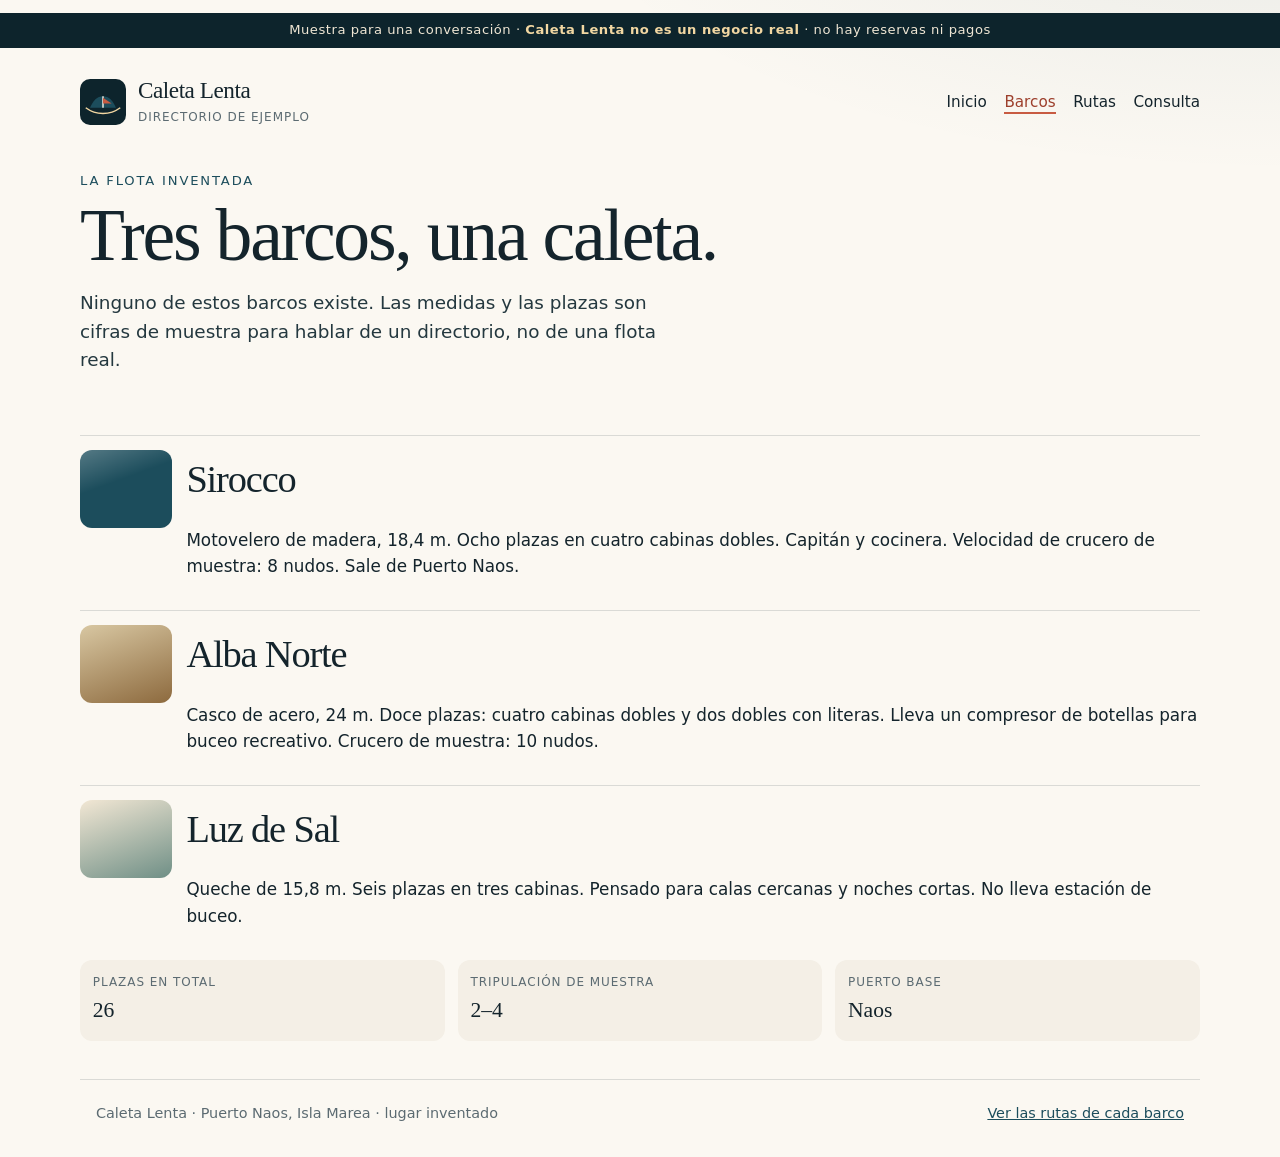
==== demos/caleta-lenta/app/boats.html @ a77bb928 "Add a reusable CLI setup and the Caleta Lenta demo. Future Cloud Agents can rerun scripts/cloud-agen" ====
<!DOCTYPE html>
<html lang="es">
<head>
  <meta charset="utf-8">
  <meta name="viewport" content="width=device-width, initial-scale=1">
  <meta name="robots" content="noindex">
  <title>Barcos — Caleta Lenta</title>
  <link rel="stylesheet" href="styles.css">
</head>
<body>
  <a class="skip" href="#contenido">Saltar al contenido</a>
  <p class="ribbon">Muestra para una conversación · <strong>Caleta Lenta no es un negocio real</strong> · no hay reservas ni pagos</p>
  <div class="wrap">
    <header class="site">
      <a class="brand" href="index.html">
        <svg viewBox="0 0 64 64" aria-hidden="true">
          <rect width="64" height="64" rx="14" fill="#0d242c"/>
          <path d="M8 40c8 6 14 8 24 8s16-2 24-8" fill="none" stroke="#f2d7a2" stroke-width="2"/>
          <path d="M14 40c4-10 10-16 18-16s14 6 18 16" fill="#1c4d5c"/>
          <path d="M32 24v16" stroke="#f6f1e6" stroke-width="2"/>
          <path d="M32 26l12 8H32" fill="#c85b42"/>
        </svg>
        <span>
          <span class="brand-name">Caleta Lenta</span>
          <small>Directorio de ejemplo</small>
        </span>
      </a>
      <nav aria-label="Principal">
        <a href="index.html">Inicio</a>
        <a href="boats.html" aria-current="page">Barcos</a>
        <a href="trips.html">Rutas</a>
        <a href="inquiry.html">Consulta</a>
      </nav>
    </header>

    <main id="contenido">
      <section class="hero">
        <div>
          <p class="kicker">La flota inventada</p>
          <h1>Tres barcos, una caleta.</h1>
          <p class="lede">Ninguno de estos barcos existe. Las medidas y las plazas son cifras de muestra para hablar de un directorio, no de una flota real.</p>
        </div>
      </section>

      <section class="section" aria-labelledby="sirocco">
        <article class="boat">
          <div class="swatch" aria-hidden="true"></div>
          <div>
            <h2 id="sirocco">Sirocco</h2>
            <p>Motovelero de madera, 18,4 m. Ocho plazas en cuatro cabinas dobles. Capitán y cocinera. Velocidad de crucero de muestra: 8 nudos. Sale de Puerto Naos.</p>
          </div>
        </article>
        <article class="boat">
          <div class="swatch b" aria-hidden="true"></div>
          <div>
            <h2 id="alba">Alba Norte</h2>
            <p>Casco de acero, 24 m. Doce plazas: cuatro cabinas dobles y dos dobles con literas. Lleva un compresor de botellas para buceo recreativo. Crucero de muestra: 10 nudos.</p>
          </div>
        </article>
        <article class="boat">
          <div class="swatch c" aria-hidden="true"></div>
          <div>
            <h2 id="luz">Luz de Sal</h2>
            <p>Queche de 15,8 m. Seis plazas en tres cabinas. Pensado para calas cercanas y noches cortas. No lleva estación de buceo.</p>
          </div>
        </article>
        <dl class="facts">
          <div><dt>Plazas en total</dt><dd>26</dd></div>
          <div><dt>Tripulación de muestra</dt><dd>2–4</dd></div>
          <div><dt>Puerto base</dt><dd>Naos</dd></div>
        </dl>
      </section>
    </main>

    <footer>
      <div class="wrap">
        <span>Caleta Lenta · Puerto Naos, Isla Marea · lugar inventado</span>
        <a href="trips.html">Ver las rutas de cada barco</a>
      </div>
    </footer>
  </div>
</body>
</html>
---- demos/caleta-lenta/app/styles.css ----
:root {
  --ink: #14242c;
  --sea: #1c4d5c;
  --deep: #0d242c;
  --sand: #f4efe6;
  --paper: #fbf8f2;
  --card: #fffdf8;
  --coral: #c85b42;
  --coral-dark: #9d3f2c;
  --gold: #a68446;
  --line: rgba(20, 36, 44, 0.14);
  --muted: #5c6b72;
  --ok: #1f6b4a;
  --shadow: 0 18px 40px rgba(13, 36, 44, 0.08);
  --serif: "Iowan Old Style", Palatino, "Palatino Linotype", Georgia, serif;
  --sans: "Avenir Next", "Segoe UI", system-ui, sans-serif;
}

* { box-sizing: border-box; }
html { scroll-behavior: smooth; }
body {
  margin: 0;
  color: var(--ink);
  background:
    radial-gradient(1200px 480px at 100% -10%, rgba(28, 77, 92, 0.08), transparent 60%),
    var(--paper);
  font-family: var(--sans);
  font-size: 1.05rem;
  line-height: 1.55;
}
img, svg { display: block; max-width: 100%; }
a { color: var(--sea); }
a:hover { color: var(--coral-dark); }

.skip {
  position: absolute;
  left: 1rem;
  top: -4rem;
  background: var(--ink);
  color: white;
  padding: 0.5rem 0.8rem;
  z-index: 5;
}
.skip:focus { top: 0.5rem; }

.ribbon {
  background: var(--deep);
  color: #efe6d4;
  font-size: 0.82rem;
  letter-spacing: 0.04em;
  text-align: center;
  padding: 0.45rem 1rem;
}
.ribbon strong { color: #f2d7a2; font-weight: 600; }

.wrap { width: min(1120px, calc(100% - 2rem)); margin: 0 auto; }

header.site {
  display: flex;
  align-items: center;
  justify-content: space-between;
  gap: 1rem;
  padding: 1.1rem 0 0.6rem;
}
.brand {
  display: flex;
  align-items: center;
  gap: 0.75rem;
  color: inherit;
  text-decoration: none;
}
.brand svg { width: 46px; height: 46px; }
.brand-name {
  font-family: var(--serif);
  font-size: 1.45rem;
  letter-spacing: -0.02em;
  line-height: 1;
}
.brand small {
  display: block;
  margin-top: 0.2rem;
  color: var(--muted);
  font-family: var(--sans);
  font-size: 0.75rem;
  letter-spacing: 0.08em;
  text-transform: uppercase;
}
nav { display: flex; gap: 1.1rem; flex-wrap: wrap; }
nav a {
  color: var(--ink);
  text-decoration: none;
  font-size: 0.95rem;
}
nav a[aria-current="page"] {
  color: var(--coral-dark);
  box-shadow: inset 0 -2px 0 var(--coral);
}

.hero {
  display: grid;
  grid-template-columns: 1.3fr 0.7fr;
  gap: 2rem;
  align-items: end;
  padding: 2.2rem 0 1.4rem;
}
.kicker {
  color: var(--sea);
  font-size: 0.82rem;
  letter-spacing: 0.14em;
  text-transform: uppercase;
  margin: 0 0 0.6rem;
}
h1, h2, h3 { font-family: var(--serif); font-weight: 500; letter-spacing: -0.03em; }
h1 { font-size: clamp(2.6rem, 6vw, 4.6rem); line-height: 0.95; margin: 0 0 0.8rem; }
h2 { font-size: clamp(1.8rem, 3vw, 2.5rem); margin: 0 0 0.4rem; }
h3 { font-size: 1.45rem; margin: 0 0 0.35rem; }
.lede { font-size: 1.15rem; max-width: 38rem; color: #24383f; }
.actions { display: flex; gap: 0.75rem; flex-wrap: wrap; margin-top: 1.3rem; }

.btn {
  display: inline-block;
  background: var(--coral);
  color: white;
  text-decoration: none;
  padding: 0.75rem 1.1rem;
  border-radius: 999px;
  border: 0;
  font: inherit;
  cursor: pointer;
}
.btn:hover { background: var(--coral-dark); color: white; }
.btn.ghost {
  background: transparent;
  color: var(--ink);
  box-shadow: inset 0 0 0 1px var(--line);
}
.btn.ghost:hover { background: white; color: var(--ink); }

.chart {
  background: var(--deep);
  color: #f6f1e6;
  border-radius: 18px;
  padding: 1.2rem 1.2rem 1rem;
  min-height: 220px;
  box-shadow: var(--shadow);
}
.chart p { margin: 0.2rem 0; color: #d5e4e6; font-size: 0.92rem; }
.chart strong { color: white; font-size: 1.7rem; font-family: var(--serif); font-weight: 500; }
.chart .row { display: flex; justify-content: space-between; gap: 1rem; border-top: 1px solid rgba(255,255,255,0.12); margin-top: 0.8rem; padding-top: 0.8rem; }

.section { padding: 1.2rem 0 2.4rem; }
.section-head {
  display: flex;
  justify-content: space-between;
  align-items: end;
  gap: 1rem;
  margin-bottom: 1rem;
}
.section-head p { margin: 0; color: var(--muted); max-width: 36rem; }

.cards { display: grid; grid-template-columns: repeat(3, 1fr); gap: 1rem; }
.card {
  background: var(--card);
  border: 1px solid var(--line);
  border-radius: 16px;
  padding: 1.1rem 1.1rem 1.15rem;
  box-shadow: var(--shadow);
  display: flex;
  flex-direction: column;
  gap: 0.35rem;
}
.card .meta, .muted { color: var(--muted); font-size: 0.92rem; }
.price { font-family: var(--serif); font-size: 1.8rem; margin: 0.3rem 0 0; }
.price span { font-family: var(--sans); font-size: 0.85rem; color: var(--muted); }
.card a.more { margin-top: auto; padding-top: 0.6rem; }

.fleet { display: grid; grid-template-columns: 1.1fr 0.9fr; gap: 1rem; }
.boat {
  display: grid;
  grid-template-columns: 92px 1fr;
  gap: 0.9rem;
  padding: 0.9rem 0;
  border-top: 1px solid var(--line);
}
.swatch {
  height: 78px;
  border-radius: 12px;
  background:
    linear-gradient(160deg, rgba(255,255,255,0.25), transparent 40%),
    var(--sea);
}
.swatch.b { background: linear-gradient(160deg, #d8c7a2, #8d6a3e); }
.swatch.c { background: linear-gradient(160deg, #f2e7d4, #6f8f86); }
dl.facts { display: grid; grid-template-columns: repeat(3, 1fr); gap: 0.8rem; margin: 0; }
dl.facts div { background: var(--sand); border-radius: 12px; padding: 0.8rem; }
dl.facts dt { font-size: 0.75rem; letter-spacing: 0.08em; text-transform: uppercase; color: var(--muted); }
dl.facts dd { margin: 0.2rem 0 0; font-family: var(--serif); font-size: 1.35rem; }

table {
  width: 100%;
  border-collapse: collapse;
  background: var(--card);
  border-radius: 14px;
  overflow: hidden;
  box-shadow: var(--shadow);
}
th, td { text-align: left; padding: 0.75rem 0.9rem; border-bottom: 1px solid var(--line); vertical-align: top; }
th { font-size: 0.78rem; letter-spacing: 0.08em; text-transform: uppercase; color: var(--muted); font-weight: 600; }
tr:last-child td { border-bottom: 0; }

form.inquiry {
  display: grid;
  grid-template-columns: 1fr 1fr;
  gap: 0.9rem 1rem;
  background: var(--card);
  border: 1px solid var(--line);
  border-radius: 18px;
  padding: 1.2rem;
  box-shadow: var(--shadow);
}
label { display: flex; flex-direction: column; gap: 0.3rem; font-size: 0.92rem; }
label.wide, .note, .consent { grid-column: 1 / -1; }
label span.en { font-weight: 650; }
label small { color: var(--muted); font-weight: 400; }
input, select, textarea {
  font: inherit;
  color: var(--ink);
  background: white;
  border: 1px solid var(--line);
  border-radius: 10px;
  padding: 0.65rem 0.7rem;
}
textarea { min-height: 8rem; resize: vertical; }
input:focus, select:focus, textarea:focus {
  outline: 2px solid rgba(200, 91, 66, 0.45);
  border-color: var(--coral);
}
.consent { display: flex; gap: 0.6rem; align-items: flex-start; }
.consent input { margin-top: 0.25rem; }
.error { color: var(--coral-dark); min-height: 1.2rem; margin: 0; }
.confirm {
  display: none;
  background: #eef6f1;
  border: 1px solid rgba(31, 107, 74, 0.25);
  border-radius: 18px;
  padding: 1.2rem 1.3rem;
}
.confirm.show { display: block; }
.confirm h2 { color: var(--ok); }
.map {
  width: 100%;
  font-size: 0.92rem;
}
code { font-family: ui-monospace, "SFMono-Regular", Menlo, Consolas, monospace; font-size: 0.88em; }

footer {
  border-top: 1px solid var(--line);
  padding: 1.4rem 0 2rem;
  color: var(--muted);
  font-size: 0.9rem;
}
footer .wrap { display: flex; justify-content: space-between; gap: 1rem; flex-wrap: wrap; }

@media (max-width: 860px) {
  .hero, .cards, .fleet, form.inquiry, dl.facts { grid-template-columns: 1fr; }
  header.site { align-items: flex-start; flex-direction: column; }
  table { display: block; overflow-x: auto; }
}
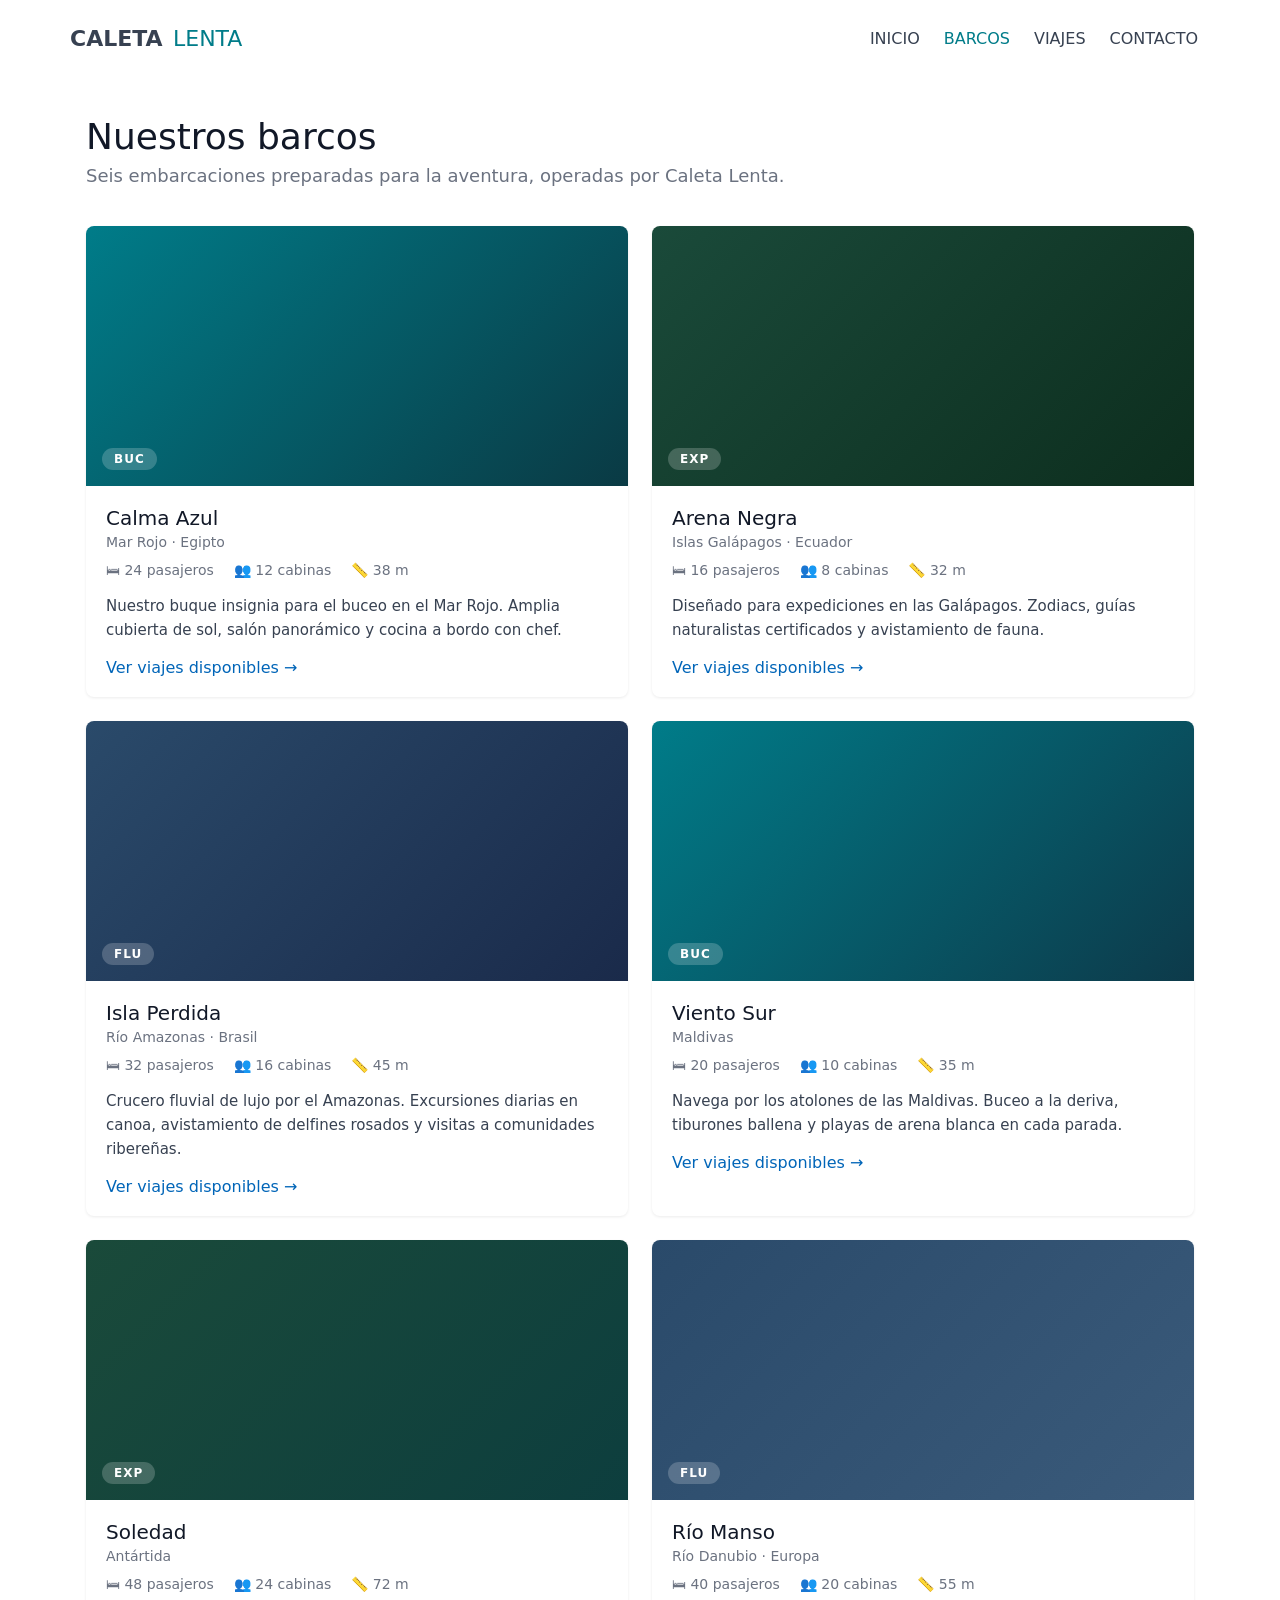
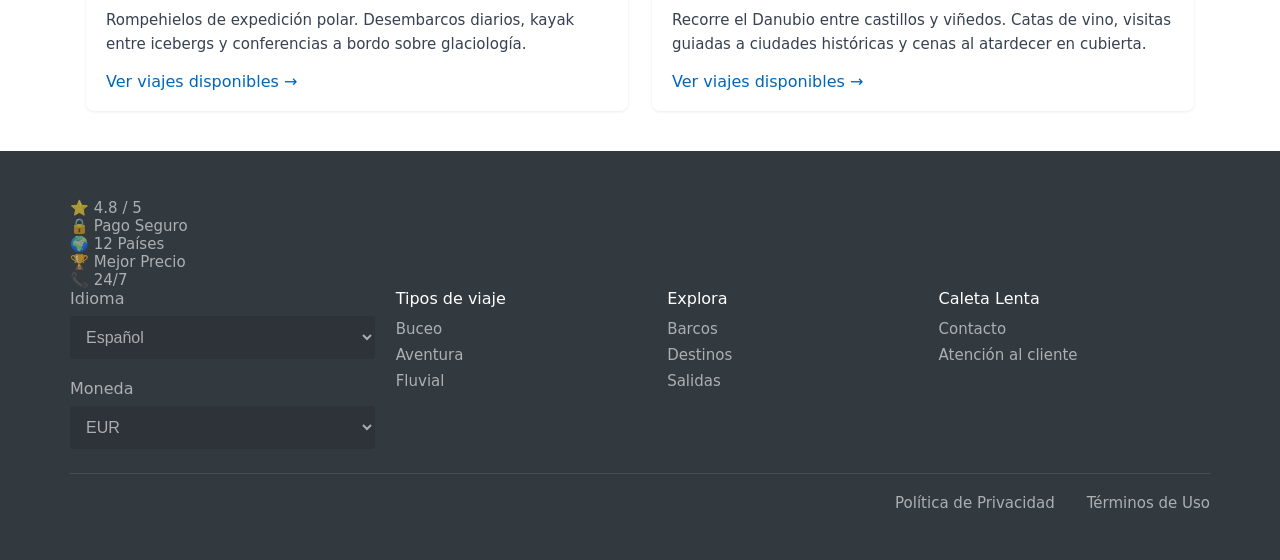
==== commit 1efcc530: "Replace the hand-written sample with the clean-room rebuild. Craft Anything studied the public site " ====
--- a/demos/caleta-lenta/app/boats.html
+++ b/demos/caleta-lenta/app/boats.html
@@ -1,83 +1,200 @@
 <!DOCTYPE html>
 <html lang="es">
 <head>
-  <meta charset="utf-8">
-  <meta name="viewport" content="width=device-width, initial-scale=1">
-  <meta name="robots" content="noindex">
-  <title>Barcos — Caleta Lenta</title>
-  <link rel="stylesheet" href="styles.css">
+<meta charset="UTF-8">
+<meta name="viewport" content="width=device-width, initial-scale=1.0">
+<title>Barcos — Caleta Lenta</title>
+<link rel="stylesheet" href="styles.css">
 </head>
 <body>
-  <a class="skip" href="#contenido">Saltar al contenido</a>
-  <p class="ribbon">Muestra para una conversación · <strong>Caleta Lenta no es un negocio real</strong> · no hay reservas ni pagos</p>
-  <div class="wrap">
-    <header class="site">
-      <a class="brand" href="index.html">
-        <svg viewBox="0 0 64 64" aria-hidden="true">
-          <rect width="64" height="64" rx="14" fill="#0d242c"/>
-          <path d="M8 40c8 6 14 8 24 8s16-2 24-8" fill="none" stroke="#f2d7a2" stroke-width="2"/>
-          <path d="M14 40c4-10 10-16 18-16s14 6 18 16" fill="#1c4d5c"/>
-          <path d="M32 24v16" stroke="#f6f1e6" stroke-width="2"/>
-          <path d="M32 26l12 8H32" fill="#c85b42"/>
-        </svg>
-        <span>
-          <span class="brand-name">Caleta Lenta</span>
-          <small>Directorio de ejemplo</small>
-        </span>
-      </a>
-      <nav aria-label="Principal">
-        <a href="index.html">Inicio</a>
-        <a href="boats.html" aria-current="page">Barcos</a>
-        <a href="trips.html">Rutas</a>
-        <a href="inquiry.html">Consulta</a>
-      </nav>
-    </header>
-
-    <main id="contenido">
-      <section class="hero">
-        <div>
-          <p class="kicker">La flota inventada</p>
-          <h1>Tres barcos, una caleta.</h1>
-          <p class="lede">Ninguno de estos barcos existe. Las medidas y las plazas son cifras de muestra para hablar de un directorio, no de una flota real.</p>
-        </div>
-      </section>
-
-      <section class="section" aria-labelledby="sirocco">
-        <article class="boat">
-          <div class="swatch" aria-hidden="true"></div>
-          <div>
-            <h2 id="sirocco">Sirocco</h2>
-            <p>Motovelero de madera, 18,4 m. Ocho plazas en cuatro cabinas dobles. Capitán y cocinera. Velocidad de crucero de muestra: 8 nudos. Sale de Puerto Naos.</p>
-          </div>
-        </article>
-        <article class="boat">
-          <div class="swatch b" aria-hidden="true"></div>
-          <div>
-            <h2 id="alba">Alba Norte</h2>
-            <p>Casco de acero, 24 m. Doce plazas: cuatro cabinas dobles y dos dobles con literas. Lleva un compresor de botellas para buceo recreativo. Crucero de muestra: 10 nudos.</p>
-          </div>
-        </article>
-        <article class="boat">
-          <div class="swatch c" aria-hidden="true"></div>
-          <div>
-            <h2 id="luz">Luz de Sal</h2>
-            <p>Queche de 15,8 m. Seis plazas en tres cabinas. Pensado para calas cercanas y noches cortas. No lleva estación de buceo.</p>
-          </div>
-        </article>
-        <dl class="facts">
-          <div><dt>Plazas en total</dt><dd>26</dd></div>
-          <div><dt>Tripulación de muestra</dt><dd>2–4</dd></div>
-          <div><dt>Puerto base</dt><dd>Naos</dd></div>
-        </dl>
-      </section>
-    </main>
-
-    <footer>
-      <div class="wrap">
-        <span>Caleta Lenta · Puerto Naos, Isla Marea · lugar inventado</span>
-        <a href="trips.html">Ver las rutas de cada barco</a>
-      </div>
-    </footer>
+
+<header class="header" id="header">
+  <div class="header__inner">
+    <a href="index.html" class="header__logo" aria-label="Caleta Lenta — Inicio">
+      <svg class="header__logo-svg" viewBox="0 0 206 30" width="206" height="30" fill="none" xmlns="http://www.w3.org/2000/svg">
+        <text x="0" y="23" font-family="ui-sans-serif, system-ui, sans-serif" font-weight="700" font-size="22" fill="#374151">CALETA</text>
+        <text x="103" y="23" font-family="ui-sans-serif, system-ui, sans-serif" font-weight="400" font-size="22" fill="#007c89">LENTA</text>
+      </svg>
+    </a>
+    <nav class="header__nav">
+      <a href="index.html" class="header__nav-btn">INICIO</a>
+      <a href="boats.html" class="header__nav-btn" style="color:#007c89">BARCOS</a>
+      <a href="trips.html" class="header__nav-btn">VIAJES</a>
+      <a href="inquiry.html" class="header__nav-btn">CONTACTO</a>
+    </nav>
+    <button class="header__hamburger" id="hamburger" aria-label="Abrir menú">
+      <span class="header__hamburger-bar"></span>
+      <span class="header__hamburger-bar"></span>
+      <span class="header__hamburger-bar"></span>
+    </button>
   </div>
+</header>
+
+<main>
+  <section class="page-section section--white">
+    <div class="page-section__inner">
+      <h1 class="page-heading">Nuestros barcos</h1>
+      <p class="page-subheading">Seis embarcaciones preparadas para la aventura, operadas por Caleta Lenta.</p>
+      <div class="boat-grid">
+        <div class="boat-card">
+          <div class="boat-card__img" style="background:linear-gradient(135deg,#007c89,#0a3a44);">
+            <span class="boat-card__label">BUC</span>
+          </div>
+          <div class="boat-card__body">
+            <h3 class="boat-card__name">Calma Azul</h3>
+            <p class="boat-card__region">Mar Rojo · Egipto</p>
+            <div class="boat-card__details">
+              <span>🛏 24 pasajeros</span>
+              <span>👥 12 cabinas</span>
+              <span>📏 38 m</span>
+            </div>
+            <p class="boat-card__desc">Nuestro buque insignia para el buceo en el Mar Rojo. Amplia cubierta de sol, salón panorámico y cocina a bordo con chef.</p>
+            <a href="trips.html" class="boat-card__link">Ver viajes disponibles →</a>
+          </div>
+        </div>
+        <div class="boat-card">
+          <div class="boat-card__img" style="background:linear-gradient(135deg,#1a4a3a,#0d2e1e);">
+            <span class="boat-card__label">EXP</span>
+          </div>
+          <div class="boat-card__body">
+            <h3 class="boat-card__name">Arena Negra</h3>
+            <p class="boat-card__region">Islas Galápagos · Ecuador</p>
+            <div class="boat-card__details">
+              <span>🛏 16 pasajeros</span>
+              <span>👥 8 cabinas</span>
+              <span>📏 32 m</span>
+            </div>
+            <p class="boat-card__desc">Diseñado para expediciones en las Galápagos. Zodiacs, guías naturalistas certificados y avistamiento de fauna.</p>
+            <a href="trips.html" class="boat-card__link">Ver viajes disponibles →</a>
+          </div>
+        </div>
+        <div class="boat-card">
+          <div class="boat-card__img" style="background:linear-gradient(135deg,#2a4a6a,#1a2a4a);">
+            <span class="boat-card__label">FLU</span>
+          </div>
+          <div class="boat-card__body">
+            <h3 class="boat-card__name">Isla Perdida</h3>
+            <p class="boat-card__region">Río Amazonas · Brasil</p>
+            <div class="boat-card__details">
+              <span>🛏 32 pasajeros</span>
+              <span>👥 16 cabinas</span>
+              <span>📏 45 m</span>
+            </div>
+            <p class="boat-card__desc">Crucero fluvial de lujo por el Amazonas. Excursiones diarias en canoa, avistamiento de delfines rosados y visitas a comunidades ribereñas.</p>
+            <a href="trips.html" class="boat-card__link">Ver viajes disponibles →</a>
+          </div>
+        </div>
+        <div class="boat-card">
+          <div class="boat-card__img" style="background:linear-gradient(135deg,#007c89,#0d3a4a);">
+            <span class="boat-card__label">BUC</span>
+          </div>
+          <div class="boat-card__body">
+            <h3 class="boat-card__name">Viento Sur</h3>
+            <p class="boat-card__region">Maldivas</p>
+            <div class="boat-card__details">
+              <span>🛏 20 pasajeros</span>
+              <span>👥 10 cabinas</span>
+              <span>📏 35 m</span>
+            </div>
+            <p class="boat-card__desc">Navega por los atolones de las Maldivas. Buceo a la deriva, tiburones ballena y playas de arena blanca en cada parada.</p>
+            <a href="trips.html" class="boat-card__link">Ver viajes disponibles →</a>
+          </div>
+        </div>
+        <div class="boat-card">
+          <div class="boat-card__img" style="background:linear-gradient(135deg,#1a4a3a,#0d3e3e);">
+            <span class="boat-card__label">EXP</span>
+          </div>
+          <div class="boat-card__body">
+            <h3 class="boat-card__name">Soledad</h3>
+            <p class="boat-card__region">Antártida</p>
+            <div class="boat-card__details">
+              <span>🛏 48 pasajeros</span>
+              <span>👥 24 cabinas</span>
+              <span>📏 72 m</span>
+            </div>
+            <p class="boat-card__desc">Rompehielos de expedición polar. Desembarcos diarios, kayak entre icebergs y conferencias a bordo sobre glaciología.</p>
+            <a href="trips.html" class="boat-card__link">Ver viajes disponibles →</a>
+          </div>
+        </div>
+        <div class="boat-card">
+          <div class="boat-card__img" style="background:linear-gradient(135deg,#2a4a6a,#3a5a7a);">
+            <span class="boat-card__label">FLU</span>
+          </div>
+          <div class="boat-card__body">
+            <h3 class="boat-card__name">Río Manso</h3>
+            <p class="boat-card__region">Río Danubio · Europa</p>
+            <div class="boat-card__details">
+              <span>🛏 40 pasajeros</span>
+              <span>👥 20 cabinas</span>
+              <span>📏 55 m</span>
+            </div>
+            <p class="boat-card__desc">Recorre el Danubio entre castillos y viñedos. Catas de vino, visitas guiadas a ciudades históricas y cenas al atardecer en cubierta.</p>
+            <a href="trips.html" class="boat-card__link">Ver viajes disponibles →</a>
+          </div>
+        </div>
+      </div>
+    </div>
+  </section>
+</main>
+
+<footer class="footer">
+  <div class="footer__inner">
+    <div class="footer__badges">
+      <div class="footer__badge">⭐ 4.8 / 5</div>
+      <div class="footer__badge">🔒 Pago Seguro</div>
+      <div class="footer__badge">🌍 12 Países</div>
+      <div class="footer__badge">🏆 Mejor Precio</div>
+      <div class="footer__badge">📞 24/7</div>
+    </div>
+    <div class="footer__cols">
+      <div class="footer__col">
+        <label class="footer__select-label" for="footer-lang">Idioma</label>
+        <select class="footer__select" id="footer-lang">
+          <option>Español</option><option>English</option><option>Français</option><option>Deutsch</option>
+        </select>
+        <label class="footer__select-label" for="footer-currency">Moneda</label>
+        <select class="footer__select" id="footer-currency">
+          <option>EUR</option><option>USD</option><option>GBP</option><option>MXN</option>
+        </select>
+      </div>
+      <div class="footer__col">
+        <h4 class="footer__col-title">Tipos de viaje</h4>
+        <a href="trips.html" class="footer__link">Buceo</a>
+        <a href="trips.html" class="footer__link">Aventura</a>
+        <a href="trips.html" class="footer__link">Fluvial</a>
+      </div>
+      <div class="footer__col">
+        <h4 class="footer__col-title">Explora</h4>
+        <a href="boats.html" class="footer__link">Barcos</a>
+        <a href="trips.html" class="footer__link">Destinos</a>
+        <a href="trips.html" class="footer__link">Salidas</a>
+      </div>
+      <div class="footer__col">
+        <h4 class="footer__col-title">Caleta Lenta</h4>
+        <a href="inquiry.html" class="footer__link">Contacto</a>
+        <a href="inquiry.html" class="footer__link">Atención al cliente</a>
+      </div>
+    </div>
+    <div class="footer__bottom">
+      <a href="#" class="footer__legal">Política de Privacidad</a>
+      <a href="#" class="footer__legal">Términos de Uso</a>
+    </div>
+  </div>
+</footer>
+
+<div class="mobile-menu" id="mobile-menu">
+  <div class="mobile-menu__backdrop"></div>
+  <div class="mobile-menu__panel">
+    <button class="mobile-menu__close" id="mobile-close">&times;</button>
+    <nav class="mobile-menu__nav">
+      <a href="index.html" class="mobile-menu__link">Inicio</a>
+      <a href="boats.html" class="mobile-menu__link">Barcos</a>
+      <a href="trips.html" class="mobile-menu__link">Viajes</a>
+      <a href="inquiry.html" class="mobile-menu__link">Contacto</a>
+    </nav>
+  </div>
+</div>
+
+<script src="script.js"></script>
 </body>
-</html>
+</html>
--- a/demos/caleta-lenta/app/styles.css
+++ b/demos/caleta-lenta/app/styles.css
@@ -1,268 +1,326 @@
+/* Caleta Lenta — Styles v3
+   Matched to original capture.json measurements */
 :root {
-  --ink: #14242c;
-  --sea: #1c4d5c;
-  --deep: #0d242c;
-  --sand: #f4efe6;
-  --paper: #fbf8f2;
-  --card: #fffdf8;
-  --coral: #c85b42;
-  --coral-dark: #9d3f2c;
-  --gold: #a68446;
-  --line: rgba(20, 36, 44, 0.14);
-  --muted: #5c6b72;
-  --ok: #1f6b4a;
-  --shadow: 0 18px 40px rgba(13, 36, 44, 0.08);
-  --serif: "Iowan Old Style", Palatino, "Palatino Linotype", Georgia, serif;
-  --sans: "Avenir Next", "Segoe UI", system-ui, sans-serif;
+  --white: #ffffff;
+  --grey-light: #f3f4f6;
+  --teal: #007c89;
+  --green: #729c07;
+  --footer-bg: #32393f;
+  --text-body: #374151;
+  --text-muted: #6b7280;
+  --text-heading: #111827;
+  --text-link: #0065b8;
+  --text-white: #ffffff;
+  --text-white-dim: #ffffff99;
+  --text-footer: #ffffff99;
+  --text-footer-head: #ffffff;
+  --radius-pill: 9999px;
+  --radius-sm: 3px;
+  --radius-md: 8px;
 }
 
-* { box-sizing: border-box; }
-html { scroll-behavior: smooth; }
-body {
-  margin: 0;
-  color: var(--ink);
-  background:
-    radial-gradient(1200px 480px at 100% -10%, rgba(28, 77, 92, 0.08), transparent 60%),
-    var(--paper);
-  font-family: var(--sans);
-  font-size: 1.05rem;
-  line-height: 1.55;
+*, *::before, *::after { box-sizing: border-box; margin: 0; padding: 0; }
+html { font-family: ui-sans-serif, system-ui, sans-serif, "Apple Color Emoji", "Segoe UI Emoji"; }
+body { min-width: 320px; overflow-x: hidden; color: var(--text-body); background: var(--white); font-size: 16px; font-weight: 400; line-height: normal; }
+a { color: inherit; text-decoration: none; }
+ul { list-style: none; }
+img { max-width: 100%; display: block; }
+button { font: inherit; color: inherit; border: none; background: none; cursor: pointer; }
+
+/* ===== HEADER ===== */
+.header { background: var(--white); height: 76px; display: flex; align-items: center; z-index: 100; position: relative; width: 100%; }
+.header__inner { width: 1140px; margin: 0 auto; display: flex; align-items: center; height: 100%; position: relative; }
+.header__logo { display: flex; align-items: center; flex-shrink: 0; }
+.header__logo-svg { display: block; }
+.header__nav { display: flex; align-items: center; height: 100%; margin-left: auto; }
+.header__nav > .header__dd { position: relative; height: 76px; display: flex; align-items: center; }
+.header__dd-btn,
+.header__nav > button.header__nav-btn,
+.header__nav > a.header__nav-btn { font-size: 16px; font-weight: 400; color: var(--text-body); padding: 0 12px; height: 76px; display: flex; align-items: center; gap: 4px; white-space: nowrap; background: none; border: none; cursor: pointer; font-family: inherit; text-decoration: none; }
+.header__dd-btn:hover,
+.header__nav-btn:hover { color: var(--teal); }
+.header__chevron { width: 24px; height: 24px; flex-shrink: 0; }
+.header__flag { font-size: 18px; }
+.header__hamburger { display: none; flex-direction: column; gap: 5px; padding: 12px; position: absolute; right: 0; }
+.header__hamburger-bar { width: 22px; height: 2px; background: var(--text-body); border-radius: 1px; }
+
+/* Header dropdown panels */
+.header__dd-panel { display: none; position: absolute; top: 76px; left: 50%; transform: translateX(-50%); background: var(--white); box-shadow: rgba(0,0,0,0) 0 0 0 0, rgba(0,0,0,0) 0 0 0 0, rgb(206,212,218) 0 1px 0 0, rgba(0,0,0,0.24) 0 0 2px 1px; border-radius: 0 0 8px 8px; z-index: 99; padding: 20px 24px; min-width: 850px; }
+.header__dd-panel.open { display: block; }
+.header__dd-panel--sm { min-width: 220px; padding: 8px 0; left: 0; transform: none; }
+.header__dd-panel--sm .dd-link--item { padding: 8px 20px; display: block; }
+.dd-grid { display: flex; gap: 32px; }
+.dd-col { flex: 1; display: flex; flex-direction: column; gap: 8px; }
+.dd-col--help { flex: 0 0 auto; border-left: 1px solid var(--grey-light); padding-left: 20px; }
+.dd-title { font-size: 16px; font-weight: 500; color: var(--text-heading); margin-bottom: 4px; }
+.dd-link { font-size: 15px; color: var(--text-body); padding: 4px 0; display: block; }
+.dd-link:hover { color: var(--teal); }
+.dd-link--cta { color: var(--text-link); font-weight: 500; }
+.dd-link--item { font-size: 15px; padding: 8px 20px; display: block; color: var(--text-body); }
+.dd-link--item:hover { background: var(--grey-light); color: var(--teal); }
+
+/* ===== MOBILE MENU ===== */
+.mobile-menu { display: none; position: fixed; inset: 0; z-index: 200; }
+.mobile-menu.open { display: block; }
+.mobile-menu__backdrop { position: absolute; inset: 0; background: rgba(0,0,0,0.5); }
+.mobile-menu__panel { position: absolute; top: 0; right: 0; width: 300px; height: 100%; background: var(--grey-light); padding: 20px; overflow-y: auto; }
+.mobile-menu__close { font-size: 28px; line-height: 1; position: absolute; top: 16px; right: 16px; }
+.mobile-menu__nav { margin-top: 48px; display: flex; flex-direction: column; gap: 16px; }
+.mobile-menu__link { font-size: 16px; color: var(--text-body); padding: 8px 0; display: block; }
+.mobile-menu__sep { border: none; border-top: 1px solid #d1d5db; }
+
+/* ===== HERO ===== */
+.hero { position: relative; height: 824px; display: flex; align-items: center; justify-content: center; overflow: hidden; }
+.hero__bg { position: absolute; inset: 0; background: linear-gradient(180deg, #0a3a44 0%, #0d2e3e 60%, #0a2030 100%); }
+.hero__bg::after { content: ''; position: absolute; inset: 0; background: radial-gradient(ellipse at 30% 50%, rgba(0,124,137,0.35) 0%, transparent 70%), radial-gradient(ellipse at 70% 30%, rgba(114,156,7,0.12) 0%, transparent 60%); }
+.hero__content { position: relative; z-index: 1; text-align: center; display: flex; flex-direction: column; align-items: center; max-width: 1140px; padding: 0 16px; }
+.hero__title { font-size: 48px; font-weight: 500; color: var(--text-white); margin-bottom: 16px; }
+.hero__subtitle { font-size: 26px; font-weight: 400; color: var(--text-white); margin-bottom: 48px; }
+.hero__search { display: flex; align-items: center; gap: 0; margin-bottom: 64px; position: relative; }
+.hero__dd-btn { background: var(--white); font-size: 16px; color: var(--text-heading); padding: 0 20px; height: 56px; display: flex; align-items: center; gap: 8px; white-space: nowrap; min-width: 280px; justify-content: space-between; border: none; cursor: pointer; font-family: inherit; }
+.hero__dd-btn--left { border-radius: var(--radius-pill) 0 0 var(--radius-pill); margin-right: 1px; }
+.hero__dd-btn--right { border-radius: 0 var(--radius-pill) var(--radius-pill) 0; margin-right: 8px; }
+.hero__dd-panel { display: none; position: absolute; top: 64px; left: 0; background: var(--white); border-radius: 8px; box-shadow: rgba(0,0,0,0) 0 0 0 0, rgba(0,0,0,0) 0 0 0 0, rgb(206,212,218) 0 1px 0 0, rgba(0,0,0,0.24) 0 0 2px 1px; min-width: 280px; z-index: 5; padding: 8px 0; }
+.hero__dd-panel.open { display: block; }
+.hero__dd-link { display: block; padding: 12px 20px; font-size: 16px; color: var(--text-body); }
+.hero__dd-link:hover { background: var(--grey-light); }
+.hero__search-btn { background: var(--green); color: var(--text-white); font-size: 16px; font-weight: 500; padding: 0 24px; height: 56px; border-radius: var(--radius-pill); display: flex; align-items: center; white-space: nowrap; width: 240px; justify-content: center; margin-left: 8px; }
+.hero__search-btn:hover { background: #61850a; }
+.hero__bullets { display: flex; gap: 48px; }
+.hero__bullet { display: flex; align-items: center; gap: 12px; font-size: 16px; color: var(--text-white); }
+.hero__bullet svg { flex-shrink: 0; }
+
+/* ===== SECTIONS ===== */
+.section--white { background: var(--white); padding-top: 48px; padding-bottom: 0; }
+.section--help { background: var(--white); padding-top: 48px; padding-bottom: 48px; }
+.section--reviews { background: var(--grey-light); padding: 48px 0 64px 0; }
+.section__inner { width: 1140px; margin: 0 auto; }
+.section__inner--narrow { width: 896px; }
+.section__heading { font-size: 36px; font-weight: 400; color: var(--text-heading); text-align: center; margin: 0; }
+.section__heading--left { text-align: left; }
+.section__subtitle { font-size: 24px; font-weight: 300; color: var(--text-body); text-align: center; max-width: 896px; margin: 16px auto 40px auto; }
+.section__cta { font-size: 18px; color: var(--text-link); font-weight: 400; display: inline-block; margin: 40px 0 0 0; }
+
+/* Card row */
+.card-row { display: flex; gap: 24px; padding-top: 40px; }
+.card { flex: 1; min-width: 0; background: var(--white); border-radius: 8px; overflow: hidden; box-shadow: 0 1px 3px rgba(0,0,0,0.08); display: flex; flex-direction: column; }
+.card:hover { box-shadow: 0 4px 12px rgba(0,0,0,0.12); }
+.card__img { height: 340px; position: relative; display: flex; align-items: flex-end; justify-content: flex-start; padding: 16px; }
+.card__img--diving { background: linear-gradient(180deg, rgba(0,0,0,0.1) 0%, rgba(0,0,0,0.5) 100%), linear-gradient(135deg, #007c89 0%, #0d4a52 100%); }
+.card__img--adventure { background: linear-gradient(180deg, rgba(0,0,0,0.1) 0%, rgba(0,0,0,0.5) 100%), linear-gradient(135deg, #1a4a3a 0%, #0d3e2e 100%); }
+.card__img--river { background: linear-gradient(180deg, rgba(0,0,0,0.1) 0%, rgba(0,0,0,0.5) 100%), linear-gradient(135deg, #2a4a6a 0%, #1a3a4a 100%); }
+.card__label { background: rgba(255,255,255,0.2); color: var(--text-white); font-size: 12px; font-weight: 600; padding: 4px 12px; border-radius: var(--radius-pill); letter-spacing: 1px; }
+.card__body { padding: 20px; flex: 1; display: flex; flex-direction: column; }
+.card__title { font-size: 20px; font-weight: 500; color: var(--text-heading); margin-bottom: 4px; }
+.card__count { font-size: 16px; color: var(--text-muted); margin-bottom: 8px; }
+.card__desc { font-size: 15px; color: var(--text-body); line-height: 1.6; flex: 1; }
+.card__link { font-size: 16px; color: var(--text-link); font-weight: 500; margin-top: 12px; display: inline-block; }
+
+/* Two column */
+.two-col { display: flex; gap: 24px; padding-top: 40px; }
+.two-col__col { flex: 1; min-width: 0; width: 558px; }
+.two-col__col p { font-size: 16px; line-height: 1.7; color: var(--text-body); margin-bottom: 20px; }
+
+/* Help section */
+.avatars { display: flex; justify-content: center; gap: 0; margin-bottom: 24px; }
+.avatar { width: 78px; height: 78px; display: inline-flex; align-items: center; justify-content: center; color: var(--text-white); font-size: 24px; font-weight: 700; border-radius: 50%; }
+.help-links { display: flex; justify-content: center; gap: 64px; }
+.help-link { display: flex; align-items: center; gap: 16px; }
+.help-link__text { font-size: 18px; color: var(--text-link); }
+.help-link__text--btn { color: var(--text-link); cursor: pointer; font-size: 18px; }
+
+/* Reviews */
+.reviews-wrap { position: relative; }
+.reviews-scroll { display: flex; gap: 20px; overflow-x: auto; scroll-snap-type: x mandatory; -webkit-overflow-scrolling: touch; padding-bottom: 8px; scrollbar-width: none; padding-top: 40px; }
+.reviews-scroll::-webkit-scrollbar { display: none; }
+.review { flex: 0 0 270px; scroll-snap-align: start; background: var(--white); border-radius: 8px; padding: 20px; box-shadow: 0 1px 3px rgba(0,0,0,0.06); display: flex; flex-direction: column; }
+.review__stars { color: #eab308; font-size: 12px; margin-bottom: 8px; }
+.review__quote { font-size: 18px; font-weight: 500; color: var(--text-body); line-height: 1.55; margin-bottom: 16px; font-style: italic; }
+.review__boat { font-size: 15px; color: var(--text-link); margin-top: auto; display: block; }
+.review-arrow { position: absolute; top: calc(50% - 32px); right: calc((100vw - 1140px) / 2 - 80px); width: 64px; height: 64px; border-radius: 50%; background: var(--green); display: flex; align-items: center; justify-content: center; box-shadow: 0 2px 8px rgba(0,0,0,0.2); z-index: 2; cursor: pointer; border: none; }
+.review-arrow:hover { background: #61850a; }
+.section__cta-wrap { text-align: center; margin-top: 32px; }
+
+/* ===== FOOTER ===== */
+.footer { background: var(--footer-bg); padding: 0; color: var(--text-footer); font-size: 15px; font-weight: 400; }
+.footer__inner { width: 1140px; margin: 0 auto; padding: 48px 0; }
+.footer__cols { display: flex; gap: 0; }
+.footer__col { flex: 1; display: flex; flex-direction: column; gap: 8px; min-width: 0; }
+.footer__col:first-child { flex: 1.2; }
+.footer__select-label { font-size: 16px; color: var(--text-footer); display: block; }
+.footer__select { background: rgba(0,0,0,0.1); color: var(--text-footer); border: none; padding: 12px; border-radius: var(--radius-sm); font-size: 16px; width: 100%; max-width: 305px; margin-bottom: 12px; }
+.footer__logo-small { color: var(--text-footer); font-size: 15px; margin-top: 12px; }
+.footer__logo-small strong { color: var(--text-white); margin-right: 4px; }
+.footer__col-title { font-size: 16px; font-weight: 500; color: var(--text-white); margin-bottom: 4px; }
+.footer__link { font-size: 15px; color: var(--text-footer); }
+.footer__link:hover { color: var(--text-white); }
+.footer__bottom { display: flex; justify-content: flex-end; gap: 32px; border-top: 1px solid rgba(255,255,255,0.1); padding-top: 20px; margin-top: 12px; }
+.footer__legal { font-size: 15px; color: var(--text-footer); }
+.footer__legal:hover { color: var(--text-white); }
+
+/* ===== PAGE LAYOUTS ===== */
+.page-section { padding: 40px 0; }
+.page-section__inner { width: 1140px; margin: 0 auto; padding: 0 16px; }
+.page-heading { font-size: 36px; font-weight: 400; color: var(--text-heading); margin-bottom: 8px; }
+.page-subheading { font-size: 18px; color: var(--text-muted); margin-bottom: 40px; }
+.boat-grid { display: grid; grid-template-columns: repeat(2, 1fr); gap: 24px; }
+.boat-card { background: var(--white); border-radius: 8px; overflow: hidden; box-shadow: 0 1px 3px rgba(0,0,0,0.08); }
+.boat-card__img { height: 260px; display: flex; align-items: flex-end; padding: 16px; }
+.boat-card__label { background: rgba(255,255,255,0.2); color: var(--text-white); padding: 4px 12px; border-radius: var(--radius-pill); font-size: 12px; font-weight: 600; letter-spacing: 1px; }
+.boat-card__body { padding: 20px; }
+.boat-card__name { font-size: 20px; font-weight: 500; color: var(--text-heading); margin-bottom: 4px; }
+.boat-card__region { font-size: 14px; color: var(--text-muted); margin-bottom: 12px; }
+.boat-card__details { display: flex; gap: 20px; font-size: 14px; color: var(--text-muted); margin-bottom: 16px; }
+.boat-card__desc { font-size: 15px; color: var(--text-body); line-height: 1.6; margin-bottom: 16px; }
+.boat-card__link { font-size: 16px; color: var(--text-link); font-weight: 500; }
+
+.trip-filters { display: flex; gap: 12px; margin-bottom: 32px; flex-wrap: wrap; }
+.trip-filter { background: var(--grey-light); border: none; padding: 12px 20px; border-radius: var(--radius-pill); font-size: 16px; color: var(--text-body); cursor: pointer; }
+.trip-filter.active { background: var(--teal); color: var(--text-white); }
+.trip-grid { display: grid; grid-template-columns: repeat(2, 1fr); gap: 24px; }
+.trip-card { background: var(--white); border-radius: 8px; overflow: hidden; box-shadow: 0 1px 3px rgba(0,0,0,0.08); }
+.trip-card__img { height: 220px; display: flex; align-items: flex-end; justify-content: space-between; padding: 16px; }
+.trip-card__date { background: rgba(255,255,255,0.9); color: var(--text-heading); padding: 4px 12px; border-radius: var(--radius-pill); font-size: 14px; font-weight: 500; }
+.trip-card__price { background: var(--green); color: var(--text-white); padding: 4px 12px; border-radius: var(--radius-pill); font-size: 14px; font-weight: 500; }
+.trip-card__body { padding: 20px; }
+.trip-card__title { font-size: 20px; font-weight: 500; color: var(--text-heading); margin-bottom: 4px; }
+.trip-card__boat { font-size: 14px; color: var(--text-muted); margin-bottom: 12px; }
+.trip-card__meta { display: flex; gap: 20px; font-size: 14px; color: var(--text-muted); margin-bottom: 16px; }
+.trip-card__link { font-size: 16px; color: var(--text-link); font-weight: 500; }
+
+.inquiry-form { background: var(--white); border-radius: 8px; padding: 40px; box-shadow: 0 1px 3px rgba(0,0,0,0.08); max-width: 720px; margin: 0 auto; }
+.inquiry-form__field { margin-bottom: 20px; }
+.inquiry-form__label { display: block; font-size: 15px; font-weight: 500; color: var(--text-body); margin-bottom: 8px; }
+.inquiry-form__input,
+.inquiry-form__textarea { width: 100%; border: 1px solid #d1d5db; border-radius: 8px; padding: 12px 16px; font-size: 16px; color: var(--text-body); background: var(--white); }
+.inquiry-form__input:focus,
+.inquiry-form__textarea:focus { outline: none; border-color: var(--teal); box-shadow: 0 0 0 3px rgba(0,124,137,0.1); }
+.inquiry-form__textarea { min-height: 140px; resize: vertical; }
+.inquiry-form__submit { background: var(--green); color: var(--text-white); font-size: 16px; font-weight: 500; padding: 12px 32px; border-radius: var(--radius-pill); width: 100%; height: 56px; }
+.inquiry-form__submit:hover { background: #61850a; }
+.inquiry-form__confirm { display: none; text-align: center; padding: 48px 16px; }
+.inquiry-form__confirm h3 { font-size: 24px; color: var(--teal); margin-bottom: 16px; }
+.inquiry-form__confirm p { font-size: 18px; color: var(--text-body); }
+
+/* ===== 768px BREAKPOINT ===== */
+@media (max-width: 1023px) {
+  .header__inner { width: 720px; }
+  .hero__title { font-size: 48px; }
+  .hero__subtitle { font-size: 26px; }
+  .hero__search { flex-direction: column; gap: 8px; width: 100%; max-width: 500px; }
+  .hero__dd-btn { width: 100%; border-radius: var(--radius-pill) !important; margin-right: 0 !important; min-width: 0; }
+  .hero__dd-btn--left { border-radius: var(--radius-pill) !important; }
+  .hero__dd-btn--right { border-radius: var(--radius-pill) !important; margin-right: 0; }
+  .hero__search-btn { width: 100%; margin-left: 0; }
+  .hero__bullets { flex-direction: column; gap: 20px; align-items: flex-start; }
+
+  .section__inner { width: 720px; }
+  .section__inner--narrow { width: 720px; }
+  .section__heading { font-size: 36px; }
+  .section__subtitle { font-size: 24px; }
+
+  .card-row { flex-direction: column; gap: 24px; }
+  .card { flex-direction: row; }
+  .card__img { width: 200px; height: auto; flex-shrink: 0; }
+  .card__body { padding: 16px; }
+
+  .two-col { flex-direction: column; gap: 0; }
+  .two-col__col { width: auto; }
+  .two-col__col p { font-size: 16px; }
+
+  .help-links { flex-direction: column; align-items: center; gap: 20px; }
+
+  .reviews-wrap { width: 720px; margin: 0 auto; }
+  .review-arrow { right: calc((100vw - 720px) / 2 - 32px); }
+
+  .footer__inner { width: 720px; }
+  .footer__cols { flex-wrap: wrap; gap: 32px; }
+  .footer__col { flex: 1 1 40%; }
+
+  .header__nav .header__nav-btn:nth-child(6),
+  .header__nav > button.header__nav-btn:last-child { display: none; }
+
+  .page-section__inner { width: 720px; }
+  .boat-grid, .trip-grid { grid-template-columns: 1fr; }
+
+  .header__dd-panel { min-width: 500px; }
+  .dd-grid { flex-wrap: wrap; }
 }
-img, svg { display: block; max-width: 100%; }
-a { color: var(--sea); }
-a:hover { color: var(--coral-dark); }
-
-.skip {
-  position: absolute;
-  left: 1rem;
-  top: -4rem;
-  background: var(--ink);
-  color: white;
-  padding: 0.5rem 0.8rem;
-  z-index: 5;
-}
-.skip:focus { top: 0.5rem; }
-
-.ribbon {
-  background: var(--deep);
-  color: #efe6d4;
-  font-size: 0.82rem;
-  letter-spacing: 0.04em;
-  text-align: center;
-  padding: 0.45rem 1rem;
-}
-.ribbon strong { color: #f2d7a2; font-weight: 600; }
-
-.wrap { width: min(1120px, calc(100% - 2rem)); margin: 0 auto; }
-
-header.site {
-  display: flex;
-  align-items: center;
-  justify-content: space-between;
-  gap: 1rem;
-  padding: 1.1rem 0 0.6rem;
-}
-.brand {
-  display: flex;
-  align-items: center;
-  gap: 0.75rem;
-  color: inherit;
-  text-decoration: none;
-}
-.brand svg { width: 46px; height: 46px; }
-.brand-name {
-  font-family: var(--serif);
-  font-size: 1.45rem;
-  letter-spacing: -0.02em;
-  line-height: 1;
-}
-.brand small {
-  display: block;
-  margin-top: 0.2rem;
-  color: var(--muted);
-  font-family: var(--sans);
-  font-size: 0.75rem;
-  letter-spacing: 0.08em;
-  text-transform: uppercase;
-}
-nav { display: flex; gap: 1.1rem; flex-wrap: wrap; }
-nav a {
-  color: var(--ink);
-  text-decoration: none;
-  font-size: 0.95rem;
-}
-nav a[aria-current="page"] {
-  color: var(--coral-dark);
-  box-shadow: inset 0 -2px 0 var(--coral);
-}
-
-.hero {
-  display: grid;
-  grid-template-columns: 1.3fr 0.7fr;
-  gap: 2rem;
-  align-items: end;
-  padding: 2.2rem 0 1.4rem;
-}
-.kicker {
-  color: var(--sea);
-  font-size: 0.82rem;
-  letter-spacing: 0.14em;
-  text-transform: uppercase;
-  margin: 0 0 0.6rem;
-}
-h1, h2, h3 { font-family: var(--serif); font-weight: 500; letter-spacing: -0.03em; }
-h1 { font-size: clamp(2.6rem, 6vw, 4.6rem); line-height: 0.95; margin: 0 0 0.8rem; }
-h2 { font-size: clamp(1.8rem, 3vw, 2.5rem); margin: 0 0 0.4rem; }
-h3 { font-size: 1.45rem; margin: 0 0 0.35rem; }
-.lede { font-size: 1.15rem; max-width: 38rem; color: #24383f; }
-.actions { display: flex; gap: 0.75rem; flex-wrap: wrap; margin-top: 1.3rem; }
-
-.btn {
-  display: inline-block;
-  background: var(--coral);
-  color: white;
-  text-decoration: none;
-  padding: 0.75rem 1.1rem;
-  border-radius: 999px;
-  border: 0;
-  font: inherit;
-  cursor: pointer;
-}
-.btn:hover { background: var(--coral-dark); color: white; }
-.btn.ghost {
-  background: transparent;
-  color: var(--ink);
-  box-shadow: inset 0 0 0 1px var(--line);
-}
-.btn.ghost:hover { background: white; color: var(--ink); }
-
-.chart {
-  background: var(--deep);
-  color: #f6f1e6;
-  border-radius: 18px;
-  padding: 1.2rem 1.2rem 1rem;
-  min-height: 220px;
-  box-shadow: var(--shadow);
-}
-.chart p { margin: 0.2rem 0; color: #d5e4e6; font-size: 0.92rem; }
-.chart strong { color: white; font-size: 1.7rem; font-family: var(--serif); font-weight: 500; }
-.chart .row { display: flex; justify-content: space-between; gap: 1rem; border-top: 1px solid rgba(255,255,255,0.12); margin-top: 0.8rem; padding-top: 0.8rem; }
-
-.section { padding: 1.2rem 0 2.4rem; }
-.section-head {
-  display: flex;
-  justify-content: space-between;
-  align-items: end;
-  gap: 1rem;
-  margin-bottom: 1rem;
-}
-.section-head p { margin: 0; color: var(--muted); max-width: 36rem; }
-
-.cards { display: grid; grid-template-columns: repeat(3, 1fr); gap: 1rem; }
-.card {
-  background: var(--card);
-  border: 1px solid var(--line);
-  border-radius: 16px;
-  padding: 1.1rem 1.1rem 1.15rem;
-  box-shadow: var(--shadow);
-  display: flex;
-  flex-direction: column;
-  gap: 0.35rem;
-}
-.card .meta, .muted { color: var(--muted); font-size: 0.92rem; }
-.price { font-family: var(--serif); font-size: 1.8rem; margin: 0.3rem 0 0; }
-.price span { font-family: var(--sans); font-size: 0.85rem; color: var(--muted); }
-.card a.more { margin-top: auto; padding-top: 0.6rem; }
-
-.fleet { display: grid; grid-template-columns: 1.1fr 0.9fr; gap: 1rem; }
-.boat {
-  display: grid;
-  grid-template-columns: 92px 1fr;
-  gap: 0.9rem;
-  padding: 0.9rem 0;
-  border-top: 1px solid var(--line);
-}
-.swatch {
-  height: 78px;
-  border-radius: 12px;
-  background:
-    linear-gradient(160deg, rgba(255,255,255,0.25), transparent 40%),
-    var(--sea);
-}
-.swatch.b { background: linear-gradient(160deg, #d8c7a2, #8d6a3e); }
-.swatch.c { background: linear-gradient(160deg, #f2e7d4, #6f8f86); }
-dl.facts { display: grid; grid-template-columns: repeat(3, 1fr); gap: 0.8rem; margin: 0; }
-dl.facts div { background: var(--sand); border-radius: 12px; padding: 0.8rem; }
-dl.facts dt { font-size: 0.75rem; letter-spacing: 0.08em; text-transform: uppercase; color: var(--muted); }
-dl.facts dd { margin: 0.2rem 0 0; font-family: var(--serif); font-size: 1.35rem; }
-
-table {
-  width: 100%;
-  border-collapse: collapse;
-  background: var(--card);
-  border-radius: 14px;
-  overflow: hidden;
-  box-shadow: var(--shadow);
-}
-th, td { text-align: left; padding: 0.75rem 0.9rem; border-bottom: 1px solid var(--line); vertical-align: top; }
-th { font-size: 0.78rem; letter-spacing: 0.08em; text-transform: uppercase; color: var(--muted); font-weight: 600; }
-tr:last-child td { border-bottom: 0; }
-
-form.inquiry {
-  display: grid;
-  grid-template-columns: 1fr 1fr;
-  gap: 0.9rem 1rem;
-  background: var(--card);
-  border: 1px solid var(--line);
-  border-radius: 18px;
-  padding: 1.2rem;
-  box-shadow: var(--shadow);
-}
-label { display: flex; flex-direction: column; gap: 0.3rem; font-size: 0.92rem; }
-label.wide, .note, .consent { grid-column: 1 / -1; }
-label span.en { font-weight: 650; }
-label small { color: var(--muted); font-weight: 400; }
-input, select, textarea {
-  font: inherit;
-  color: var(--ink);
-  background: white;
-  border: 1px solid var(--line);
-  border-radius: 10px;
-  padding: 0.65rem 0.7rem;
-}
-textarea { min-height: 8rem; resize: vertical; }
-input:focus, select:focus, textarea:focus {
-  outline: 2px solid rgba(200, 91, 66, 0.45);
-  border-color: var(--coral);
-}
-.consent { display: flex; gap: 0.6rem; align-items: flex-start; }
-.consent input { margin-top: 0.25rem; }
-.error { color: var(--coral-dark); min-height: 1.2rem; margin: 0; }
-.confirm {
-  display: none;
-  background: #eef6f1;
-  border: 1px solid rgba(31, 107, 74, 0.25);
-  border-radius: 18px;
-  padding: 1.2rem 1.3rem;
-}
-.confirm.show { display: block; }
-.confirm h2 { color: var(--ok); }
-.map {
-  width: 100%;
-  font-size: 0.92rem;
-}
-code { font-family: ui-monospace, "SFMono-Regular", Menlo, Consolas, monospace; font-size: 0.88em; }
-
-footer {
-  border-top: 1px solid var(--line);
-  padding: 1.4rem 0 2rem;
-  color: var(--muted);
-  font-size: 0.9rem;
-}
-footer .wrap { display: flex; justify-content: space-between; gap: 1rem; flex-wrap: wrap; }
-
-@media (max-width: 860px) {
-  .hero, .cards, .fleet, form.inquiry, dl.facts { grid-template-columns: 1fr; }
-  header.site { align-items: flex-start; flex-direction: column; }
-  table { display: block; overflow-x: auto; }
-}
+
+/* ===== 390px BREAKPOINT ===== */
+@media (max-width: 639px) {
+  .header { height: 56px; }
+  .header__inner { width: 358px; padding: 0; justify-content: space-between; }
+  .header__nav { display: none; }
+  .header__hamburger { display: flex; }
+  .header__logo-svg { width: 160px; height: 24px; }
+
+  .hero { height: auto; padding: 40px 16px 48px 16px; }
+  .hero__title { font-size: 36px; margin-bottom: 12px; }
+  .hero__subtitle { font-size: 20px; margin-bottom: 32px; }
+  .hero__search { flex-direction: column; gap: 8px; width: 100%; }
+  .hero__dd-btn { width: 100%; border-radius: var(--radius-pill) !important; margin-right: 0 !important; min-width: 0; }
+  .hero__dd-btn--left { border-radius: var(--radius-pill) !important; }
+  .hero__dd-btn--right { border-radius: var(--radius-pill) !important; margin-right: 0; }
+  .hero__search-btn { width: 100%; margin-left: 0; }
+  .hero__bullets { flex-direction: column; gap: 16px; align-items: flex-start; }
+  .hero__bullet { gap: 8px; font-size: 20px; }
+  .hero__bullet svg { width: 36px; height: 36px; }
+
+  .section--white { padding-top: 48px; }
+  .section--help { padding-top: 48px; padding-bottom: 48px; }
+  .section--reviews { padding: 48px 0 64px 0; }
+  .section__inner { width: 358px; }
+  .section__inner--narrow { width: 358px; }
+  .section__heading { font-size: 36px; }
+  .section__subtitle { font-size: 20px; }
+
+  .card-row { flex-direction: column; gap: 16px; }
+  .card { flex-direction: column; }
+  .card__img { width: auto; height: 200px; }
+  .card__title { font-size: 36px; }
+  .card__count { font-size: 20px; }
+  .card__desc { font-size: 20px; }
+  .card__link { font-size: 20px; }
+
+  .avatars { flex-wrap: wrap; justify-content: center; gap: 4px; }
+  .avatar { width: 56px; height: 56px; font-size: 20px; }
+  .help-links { flex-direction: column; align-items: flex-start; gap: 16px; padding: 0; }
+  .help-link__text { font-size: 20px; }
+
+  .two-col { flex-direction: column; }
+  .two-col__col { width: auto; }
+  .two-col__col p { font-size: 20px; margin-bottom: 20px; }
+
+  .reviews-wrap { width: 358px; }
+  .reviews-scroll { gap: 12px; }
+  .review { flex: 0 0 270px; }
+  .review__quote { font-size: 18px; }
+  .review__boat { font-size: 15px; }
+  .review-arrow { right: 4px; width: 48px; height: 48px; }
+
+  .section__cta { font-size: 20px; }
+
+  .footer__inner { width: 358px; padding: 48px 16px; }
+  .footer__cols { flex-direction: column; gap: 32px; }
+  .footer__col-title { font-size: 20px; }
+  .footer__link { font-size: 20px; }
+  .footer__select { font-size: 20px; max-width: 100%; }
+  .footer__select-label { font-size: 20px; }
+  .footer__bottom { justify-content: center; flex-wrap: wrap; gap: 24px; }
+  .footer__legal { font-size: 20px; }
+
+  .page-section__inner { width: 358px; }
+  .boat-grid, .trip-grid { grid-template-columns: 1fr; }
+  .page-heading { font-size: 36px; }
+  .page-subheading { font-size: 20px; }
+
+  .boat-card__name, .trip-card__title { font-size: 20px; }
+  .boat-card__region, .boat-card__details, .boat-card__desc,
+  .trip-card__boat, .trip-card__meta { font-size: 20px; }
+
+  .inquiry-form { padding: 20px; }
+
+  .header__dd-panel { min-width: 0; left: 0; right: 0; transform: none; }
+  .dd-grid { flex-direction: column; }
+}
